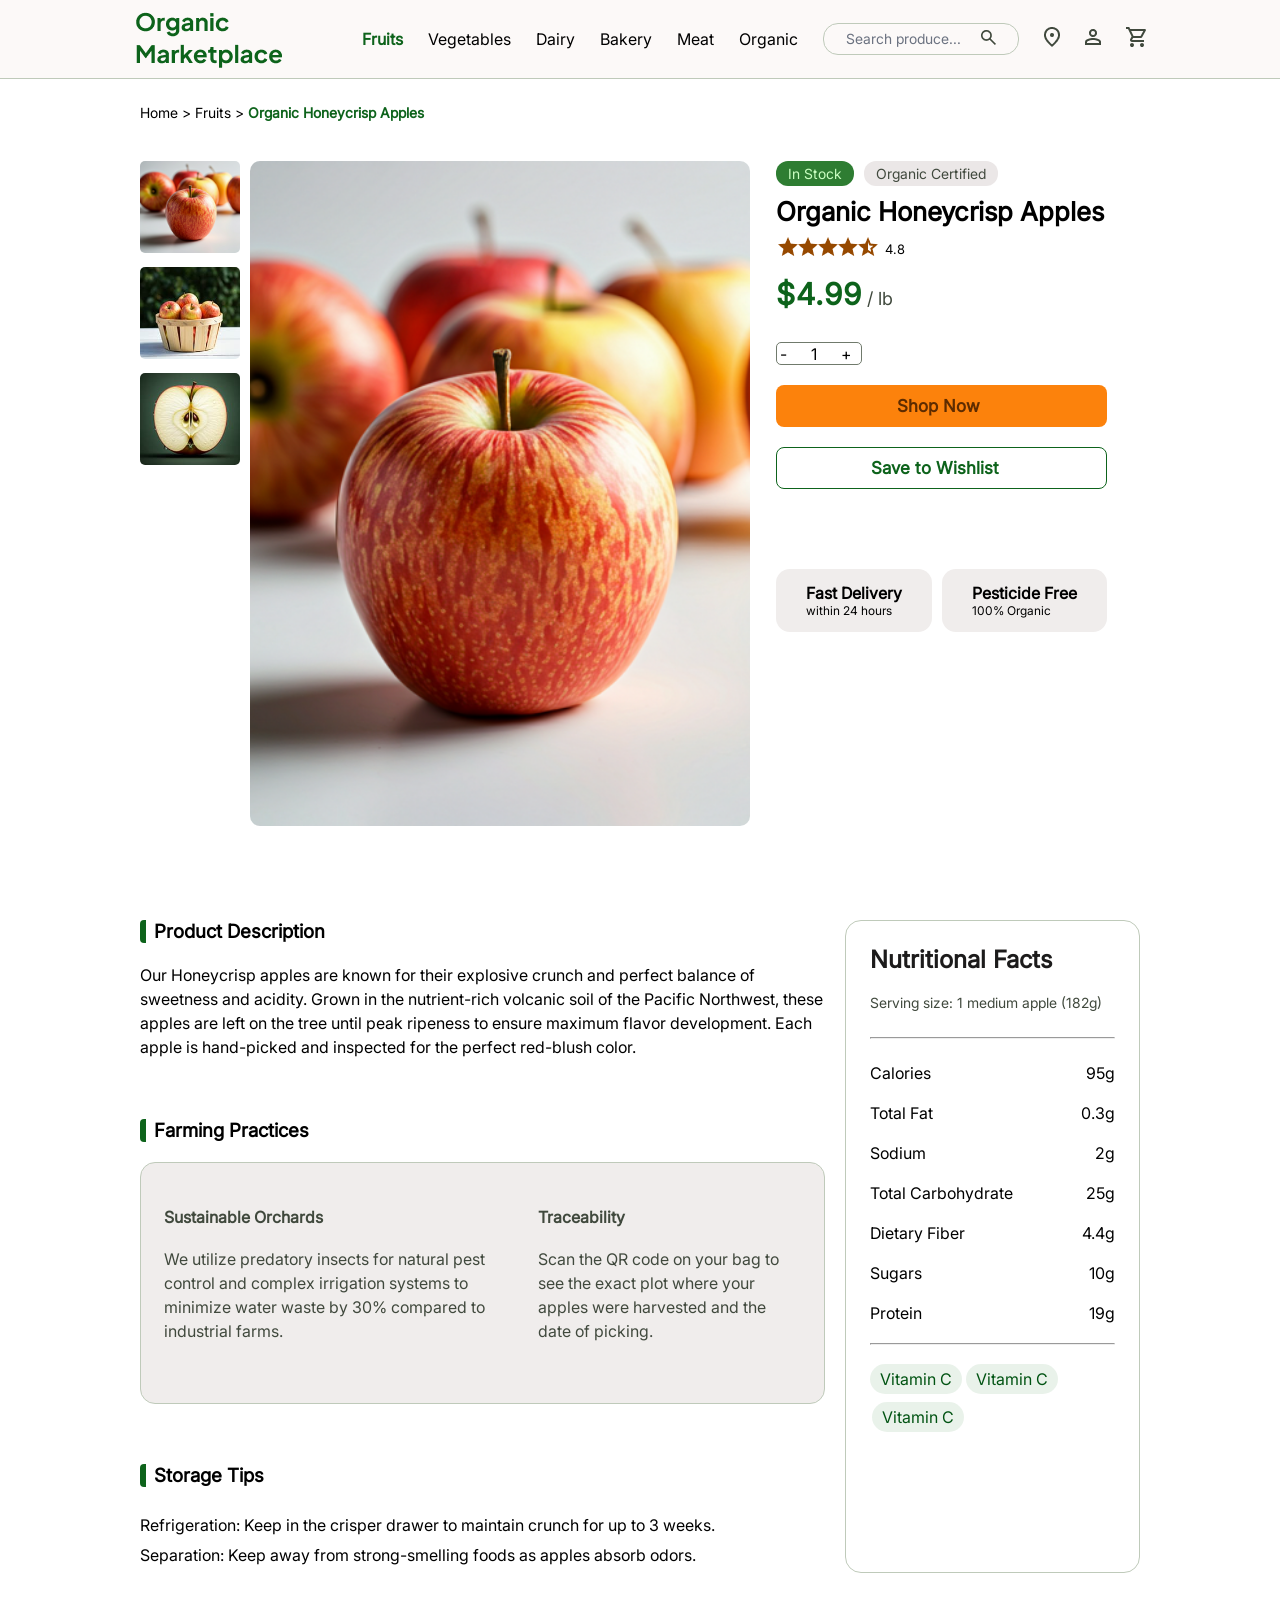
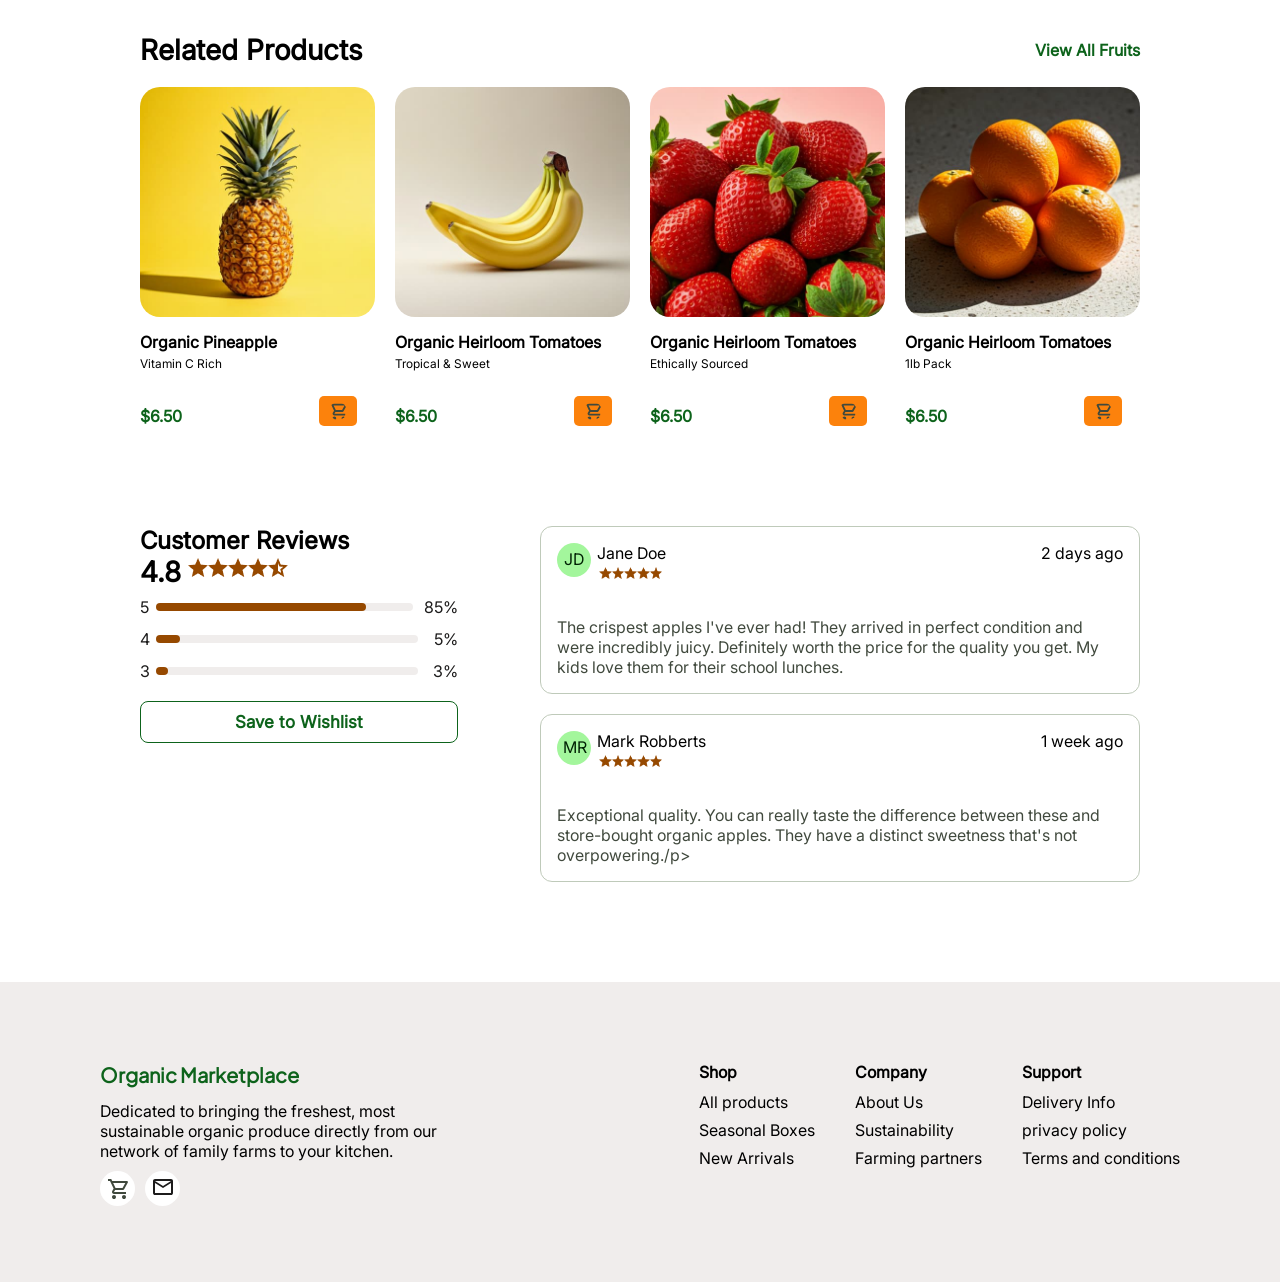
==== apple.html @ 4d38a537 "version 1" ====
<!DOCTYPE html>
<html lang="en">

<head>
    <meta charset="UTF-8">
    <meta name="viewport" content="width=device-width, initial-scale=1.0">
    <title>Organic Marketplace</title>
    <link rel="stylesheet" href="apple.css">
    <style>
        @font-face {
            font-family: 'PlusJakartaSans';
            src: url('Fonts/Plus_Jakarta_Sans/static/PlusJakartaSans-Regular.ttf') format('truetype');
        }

        @font-face {
            font-family: 'Inter';
            src: url('Fonts/Inter/static/Inter_18pt-Regular.ttf') format('truetype');
        }
    </style>

</head>

<body>

        <header>
        <div class="header-container">
            <div class="logo">
                <img src="downloads_dmart/logo.png" alt="logo">
            </div>
            <div class="nav">
                <ul>
                    <li><a class="active">Fruits</a></li>
                    <li><a>Vegetables</a></li>
                    <li><a>Dairy</a></li>
                    <li><a>Bakery</a></li>
                    <li><a>Meat</a></li>
                    <li><a>Organic</a></li>
                </ul>
            </div>
            <div class="search-container " style="gap:25px;">
                <div class="search" style="gap:20px;">
                    <p>Search produce... </p>
                    <div><img src="downloads_dmart/search.png"></span></div>
                </div>
                <div class="loc" style="align-self:center;">
                    <img src="downloads_dmart/loc.png" alt="loc">
                </div>
                <div class="user" style="align-self:center;">
                    <img src="downloads_dmart/user.png" alt="user">
                </div>
                <div class="cart" style="align-self:center;">
                    <img src="downloads_dmart/cart.svg" alt="cart">
                </div>
            </div>
        </div>

    </header>
    <!--section 1-->

    <section class="toggle">
        <p><span>Home > </span><span> Fruits > </span><span style="color: #0D631B;font-weight: bold;"> Organic
                Honeycrisp Apples</span></p>
    </section>

    <!--section 2-->

    <section class="hero-apple">

        <div class="small-cards">
            <div class="card-img">
                <img src="downloads_dmart/applesmall.png">
            </div>
            <div class="card-img">
                <img src="downloads_dmart/applebasket.jpg">
            </div>
            <div class="card-img">
                <img src="downloads_dmart/apple Cut.jpg">
            </div>
        </div>
        <div class="big-card">
            <img src="downloads_dmart/applesmall.png">
        </div>

        <div class="about">
            <div style="display: flex;gap: 10px;">
                <p class="in-stock">In Stock</p>
                <p class="in-stock" style="color: #40493D;background-color: #EBE7E7;">Organic Certified</p>
            </div>
            <h2 style="font-size: 26px;margin-top: 10px;">Organic Honeycrisp Apples</h2>

            <div class="star-icon">
                <img src="downloads_dmart/star (2).png">
                <img src="downloads_dmart/star (2).png">
                <img src="downloads_dmart/star (2).png">
                <img src="downloads_dmart/star (2).png">
                <img src="downloads_dmart/Icon (7).png">
                <p class="review124">4.8</p>
            </div>
            <p style="margin-top: 10px;"><span
                    style="font-size: 30px;font-weight: bold;color:#0D631B ;letter-spacing: 1px;">$4.99</span><span
                    style="color: #40493D;font-size: 18px;">&nbsp;/&nbsp;lb</span></p>
            <p style="border: 1px solid #707A6C;
    border-radius: 5px;
    width: 86px;
    height: 23px;
    margin-top: 30px;
    padding-left: 3px;
    padding-top: 1px;">- &nbsp;&nbsp;&nbsp;&nbsp;&nbsp;1&nbsp;&nbsp;&nbsp;&nbsp;&nbsp; +</p>

            <div class="buy-btns">
                <a href="fruits.html" class="shop-btn">Shop Now</a>
                <a href="fruits.html" class="wish-btn">Save to Wishlist</a>
            </div>

            <div style="display:flex;gap:10px;">
                <div class="delivery">
                    <h4>Fast Delivery</h4>
                    <p style="font-size: 12px;">within 24 hours</p>
                </div>
                <div class="delivery">
                    <h4>Pesticide Free</h4>
                    <p style="font-size: 12px;">100% Organic</p>
                </div>
            </div>
        </div>
    </section>

    <!--About section was over-->

    <!--Description section-->

    <section class="description">
        <div class="description-col1">
            <h3>Product Description</h3>

            <p>Our Honeycrisp apples are known for their explosive crunch and perfect balance of
                sweetness and acidity. Grown in the nutrient-rich volcanic soil of the Pacific Northwest,
                these apples are left on the tree until peak ripeness to ensure maximum flavor
                development. Each apple is hand-picked and inspected for the perfect red-blush color.</p>

            <h3>Farming Practices</h3>

            <div class="farm">
                <div>
                    <h4>Sustainable Orchards</h4><br>
                    <p>We utilize predatory insects for natural
                        pest control and complex irrigation
                        systems to minimize water waste by 30%
                        compared to industrial farms.</p>
                </div>
                <div>
                    <h4>Traceability</h4><br>
                    <p>Scan the QR code on your bag to see the
                        exact plot where your apples were
                        harvested and the date of picking.</p>
                </div>

            </div>

            <h3 style="margin-bottom: 6px;">Storage Tips</h3><br>
            <p style="margin-bottom: 6px;">Refrigeration: Keep in the crisper drawer to maintain crunch for up to 3
                weeks.</p>
            <p style="margin-bottom: 6px;">Separation: Keep away from strong-smelling foods as apples absorb odors.</p>


        </div>
        <div class="description-col2">
            <h3>Nutritional Facts</h3>
            <p style="color: #40493D;font-size: 14px;">Serving size: 1 medium apple (182g)</p><br>
            <hr>
            <div class="nutri">
                <p>Calories</p>
                <span>95g</span>
            </div>
            <div class="nutri">
                <p>Total Fat</p>
                <span>0.3g</span>
            </div>
            <div class="nutri">
                <p>Sodium</p>
                <span>2g</span>
            </div>
            <div class="nutri">
                <p>Total Carbohydrate</p>
                <span>25g</span>
            </div>
            <div class="nutri">
                <p>Dietary Fiber</p>
                <span>4.4g</span>
            </div>
            <div class="nutri">
                <p>Sugars</p>
                <span>10g</span>
            </div>
            <div class="nutri">
                <p>Protein</p>
                <span>19g</span>
            </div>
            <hr>

            <span
                style="background-color: rgba(46, 125, 50, 0.1);color:#005312;border-radius: 30px;padding: 5px 10px;margin-left: 0;">Vitamin
                C</span>
            <span
                style="background-color: rgba(46, 125, 50, 0.1);color:#005312;border-radius: 30px;padding: 5px 10px;margin-left: 0;">Vitamin
                C</span>
            <span
                style="background-color: rgba(46, 125, 50, 0.1);color:#005312;border-radius: 30px;padding: 5px 10px;margin-left: 0; position: absolute; bottom: 140px; left:26px">Vitamin
                C</span>

        </div>
    </section>





    <section class="best-sellers " style="margin-bottom: 100px;">
        <div class="best-top">
            <h2 style="font-size: 28px;">Related Products</h2>
            <div class="best-nav">
                <span style="color: #0D631B;font-weight: bold;">View All Fruits</span>
            </div>
        </div>
        <div class="best-card-container">
            <div class="best-cards">

                <img src="downloads_dmart/pineapple.jpg">
                <h3>Organic Pineapple</h3>
                <p>Vitamin C Rich</p>
                <div style="display:flex;justify-content: space-between;position: relative;">
                    <span>$6.50</span>
                    <span
                        style="background-color: #FC820C;color: #5E2C00;padding: 6px 10px;border-radius: 5px;position: absolute;right:18px;bottom: 0;">
                        <div class="cart-svg" style="align-self:center;">
                            <img src="downloads_dmart/cart.svg" alt="loc">
                        </div>
                    </span>
                </div>
            </div>

            <div class="best-cards">

                <img src="downloads_dmart/banana22.jpg">
                <h3>Organic Heirloom Tomatoes</h3>
                <p>Tropical & Sweet</p>

                <div style="display:flex;justify-content: space-between;position: relative;">
                    <span>$6.50</span>
                    <span
                        style="background-color: #FC820C;color: #5E2C00;padding: 6px 10px;border-radius: 5px;position: absolute;right:18px;bottom: 0;">
                        <div class="cart-svg" style="align-self:center;">
                            <img src="downloads_dmart/cart.svg" alt="loc">
                        </div>
                    </span>
                </div>
            </div>

            <div class="best-cards">

                <img src="downloads_dmart/starwberry22.jpg">
                <h3>Organic Heirloom Tomatoes</h3>
                <p>Ethically Sourced</p>

                <div style="display:flex;justify-content: space-between;position: relative;">
                    <span>$6.50</span>
                    <span
                        style="background-color: #FC820C;color: #5E2C00;padding: 6px 10px;border-radius: 5px;position: absolute;right:18px;bottom: 0;">
                        <div class="cart-svg" style="align-self:center;">
                            <img src="downloads_dmart/cart.svg" alt="loc">
                        </div>
                    </span>
                </div>
            </div>

            <div class="best-cards">

                <img src="downloads_dmart/oranges22.jpg">
                <h3>Organic Heirloom Tomatoes</h3>
                <p>1lb Pack</p>

                <div style="display:flex;justify-content: space-between;position: relative;">
                    <span>$6.50</span>
                    <span
                        style="background-color: #FC820C;color: #5E2C00;padding: 6px 10px;border-radius: 5px;position: absolute;right:18px;bottom: 0;">
                        <div class="cart-svg" style="align-self:center;">
                            <img src="downloads_dmart/cart.svg" alt="loc">
                        </div>
                    </span>
                </div>
            </div>
        </div>

    </section>

    <!--customer review section-->

    <section class="cust-rev ">
        <div class="cust-col1">
            <h2>Customer Reviews</h2>
            <span style="font-size: 28px; font-weight: bold;">4.8</span>

            <div class="star1-icon">
                <img src="downloads_dmart/star (2).png">
                <img src="downloads_dmart/star (2).png">
                <img src="downloads_dmart/star (2).png">
                <img src="downloads_dmart/star (2).png">
                <img src="downloads_dmart/Icon (7).png">
            </div>
            <div class="ratingline-1" style="position: relative;">
                <p>5</p>
                <div>&nbsp;</div>
                <span class="ratingline-2">&nbsp;</span>
                <p>85%</p>
            </div>
            <div class="ratingline-1" style="position: relative;">
                <p>4</p>
                <div>&nbsp;</div>
                <span class="ratingline-2" style="width: 24px;">&nbsp;</span>
                <p>5%</p>
            </div>
            <div class="ratingline-1" style="position: relative;">
                <p>3</p>
                <div>&nbsp;</div>
                <span class="ratingline-2" style="width: 12px;">&nbsp;</span>
                <p>3%</p>
            </div>
            <div class="buy-btns">
                <a href="#" class="review-btn">Save to Wishlist</a>
            </div>

        </div>



        <div class="cust-col2">

            <div class="col2-row">
                <div class="col2-top">
                    <div>
                        <div style="display: flex;justify-content: space-around;width: 100%;">
                            <p class="jd">JD</p>
                            <div style="position: relative;">
                                <p>Jane Doe</p>
                                <div class="starjd-icon">
                                    <img src="downloads_dmart/star (2).png">
                                    <img src="downloads_dmart/star (2).png">
                                    <img src="downloads_dmart/star (2).png">
                                    <img src="downloads_dmart/star (2).png">
                                    <img src="downloads_dmart/star (2).png">
                                </div>

                            </div>
                        </div>

                    </div>
                    <p>2 days ago</p>
                </div>
                <p style="color: #40493D;">The crispest apples I've ever had! They arrived in perfect condition and were
                    incredibly
                    juicy. Definitely worth the price for the quality you get. My kids love them for their school
                    lunches.</p>
            </div>

            <div class="col2-row">

                <div class="col2-top">
                    <div>
                        <div style="display: flex;justify-content: space-around;width: 100%;">
                            <p class="jd">MR</p>
                            <div style="position: relative;">
                                <p>Mark Robberts</p>
                                <div class="starjd-icon">
                                    <img src="downloads_dmart/star (2).png">
                                    <img src="downloads_dmart/star (2).png">
                                    <img src="downloads_dmart/star (2).png">
                                    <img src="downloads_dmart/star (2).png">
                                    <img src="downloads_dmart/star (2).png">
                                </div>

                            </div>
                        </div>

                    </div>
                    <p>1 week ago</p>
                </div>
                <p style="color: #40493D;">Exceptional quality. You can really taste the difference between these and
                    store-bought
                    organic apples. They have a distinct sweetness that's not overpowering./p>
            </div>



        </div>
    </section>













    <footer>

        <div class="footer">

            <div>
                <h3
                    style="margin-bottom: 14px;font-size: 20px;font-weight: 700;color: #0D631B;font-family:PlusJakartaSans ;">
                    Organic Marketplace</h3>
                <p>Dedicated to bringing the freshest, most<br>
                    sustainable organic produce directly from our<br>
                    network of family farms to your kitchen.</p>
                <div class="footer-img">
                    <div class="footer-icon">
                        <img src="downloads_dmart/cart.svg">
                    </div>
                    <div class="footer-icon">
                        <img src="downloads_dmart/mail.svg">
                    </div>
                </div>

            </div>
            <div class="right-flex">
                <div>
                    <h4>Shop</h4>
                    <ul>
                        <li>All products </li>
                        <li>Seasonal Boxes </li>
                        <li>New Arrivals</li>
                    </ul>
                </div>

                <div>
                    <h4>Company</h4>
                    <ul>
                        <li>About Us </li>
                        <li>Sustainability </li>
                        <li>Farming partners</li>
                    </ul>
                </div>

                <div>
                    <h4>Support</h4>
                    <ul>
                        <li>Delivery Info</li>
                        <li>privacy policy</li>
                        <li>Terms and conditions</li>
                    </ul>
                </div>

            </div>

        </div>

    </footer>
















































</body>

</html>
---- apple.css ----
* {
    margin: 0;
    padding: 0;
    box-sizing: border-box;
    font-family: "Inter", sans-serif;

    @font-face {
        font-family: 'PlusJakartaSans';
        src: url('Fonts/Plus_Jakarta_Sans/static/PlusJakartaSans-Regular.ttf') format('truetype');
    }

    @font-face {
        font-family: 'Inter';
        src: url('Fonts/Inter/static/Inter_18pt-Regular.ttf') format('truetype');
    }
}

header {
    width: 100%;
    background-color: #FCF9F8;
    border-bottom: 1px solid #BFCABA;
}

.header-container {
    margin: 0 50px;
    padding: 5px;
    display: flex;
    justify-content: center;
    align-items: center;


}

.nav {
    font-family: "Inter", sans-serif;

}

.nav ul {
    list-style: none;
    display: flex;
    gap: 25px;
    font-weight: 500;
}

.nav li a.active {
    color: #0D631B;
    font-weight: bold;
}

.search-container {
    display: flex;


}

.search {
    display: flex;
    justify-content: space-between;
    border: 1px solid #BFCABA;
    padding: 6px 22px;
    font-size: 14px;
    color: #6B7280;
    border-radius: 15px;
    margin-left: 25px;

}


 .toggle {
     margin-left: 140px;
     margin-right: 140px;

     margin-top: 25px;
     font-size: 14px;
 }

 .hero-apple {
     margin-left: 140px;
     margin-right: 140px;
     margin-top: 40px;
     display: flex;
 }

 .card-img {
     width: 100px;

 }

 .card-img img {
     width: 100%;
     height: 92px;
     object-fit: cover;
     border-radius: 5px;
     margin-bottom: 10px;
 }

 .big-card {
     width: 500px;
     margin-left: 10px;

 }

 .big-card img {
     width: 100%;
     height: 665px;
     object-fit: cover;
     border-radius: 10px;
     margin-bottom: 10px;
 }

 .about {
     margin-left: 26px;
 }

 .in-stock {
    background-color: #2E7D32;
    color: #CBFFC2;
    border-radius: 12px;
    padding: 4px 12px;
    font-size: 14px;
 }

 .star-icon {
     width: 20px;
     margin-left: 2px;
     display: flex;
     position: relative;
 }

 .star-icon img {
     width: 100%;
     height: 19px;
     object-fit: cover;
     margin-top: 10px;
     margin-bottom: 10px;
 }

 .review124 {
     position: absolute;
     left: 107px;
     top: 14px;
     font-size: 13px;
 }


 .shop-btn {
     background-color: #FC820C;
     display: block;
     text-decoration: none;
     color: #5E2C00;
     font-size: 17px;
     font-weight: bold;
     padding: 11px 121px;
     border-radius: 8px;
     width: 100%;
     margin-top: 20px;


 }

 .wish-btn {
     background-color: #FFF;
     display: block;
     text-decoration: none;

     font-size: 17px;
     font-weight: bold;
     padding: 10px 94px;
     border-radius: 8px;
     width: 100%;
     margin-top: 20px;
     border: 1px solid #0D631B;
     color: #0D631B;

 }

 .delivery {
     background-color: #F0EDEC;
     margin-top: 80px;
     padding: 14px 30px;
     border-radius: 14px;
 }

 .description {
     margin-left: 140px;
     margin-right: 140px;
     margin-top: 80px;
     display: flex;
     gap: 20px
 }

 .description-col1 {
     width: 70%;
 }

 .description-col1 h3 {
     border-left: 6px solid #0D631B;
     padding-left: 8px;
     border-radius: 4px;
     margin-bottom: 20px;
 }

 .description-col1 p {
     line-height: 1.5;
     margin-bottom: 60px;
 }

 .farm {
     background-color: #F0EDEC;
     color: #40493D;
     border: 1px solid #BFCABA;
     gap: 26px;
     border-radius: 15px;
     display: flex;
     padding: 44px 23px 0px;
     margin-bottom: 60px;

 }

 .description-col2 {
     width: 30%;
     border: 1px solid #BFCABA;
     padding: 24px;
     position: relative;
     border-radius: 16px;

 }

 .description-col2 h3 {
     color: #1C1B1B;
     font-size: 24px;
     margin-bottom: 20px;

 }

 .description-col2 hr {
     margin-bottom: 24px;
     margin-top: 6px;
 }


 .nutri {
     display: flex;
     justify-content: space-between;
     margin-bottom: 20px;
 }











 .best-sellers {
     margin-top: 60px;
     width: 100%
 }

 .best-top {
     display: flex;
     justify-content: space-between;
     align-items: center;
     margin-bottom: 20px;
     margin-left: 140px;
     margin-right: 140px;
 }

 .best-top h3 {
     font-size: 16px;
 }

 .best-cards h3 {
     font-size: 16px;
     margin-bottom: 4px;
 }

 .best-cards p {
     font-size: 12px;
     margin-bottom: 15px;

 }

 .best-nav {
     display: flex;
     gap: 20px;
     font-size: 16px;
     align-items: center;
 }

 .best-cards {
     width: 260px;
     background-color: #ffffff;
     position: relative;

 }

 .best-cards img {
     width: 100%;
     height: 230px;
     object-fit: cover;
     border-radius: 20px;
     display: block;
     margin-bottom: 15px;

 }

 .best-card-container {
     display: flex;
     gap: 20px;
     justify-content: space-around;
     margin-left: 140px;
     margin-right: 140px;

 }

 .best-cards span {
     color: #0D631B;
     font-weight: bold;
     margin-top: 20px;
 }

 .cust-rev {
     margin-left: 140px;
     margin-right: 140px;
     position: relative;
 }

 .star1-icon {
     width: 20px;
     margin-left: 2px;
     display: flex;
     position: absolute;
     left: 46px;
     top: 22px;
 }

 .star1-icon img {
     width: 100%;
     height: 19px;
     object-fit: cover;
     margin-top: 10px;
     margin-bottom: 10px;
 }


 .cart-svg {
     height: 18px;
     width: 18px;
 }

 .cart-svg img {
     width: 100%;
     object-fit: cover;
     height: 100%;
 }

 .cust-rev {
     display: flex;
     justify-content: space-between;
     margin-bottom: 30px;
 }





 .ratingline-1 {
     display: flex;
     justify-content: space-between;
     margin-top: 8px;
     margin-bottom: 12px;
 }

 .ratingline-1 p {
     color: #1C1B1B
 }

 .ratingline-1 div {
     background-color: #F0EDEC;
     align-self: center;
     width: 252px;
     height: 8px;
     border-radius: 25px;

 }

 .ratingline-2 {
     background-color: #964900;
     align-self: center;
     width: 210px;
     height: 8px;
     border-radius: 25px;
     position: absolute;
     top: 6px;
     left: 16px;
 }


 .review-btn {
     background-color: #FFF;
     display: block;
     text-decoration: none;

     font-size: 17px;
     font-weight: bold;
     padding: 10px 94px;
     border-radius: 8px;
     width: 100%;
     margin-top: 20px;
     border: 1px solid #0D631B;
     color: #0D631B;
 }

 .cust-col2 {
     width: 60%;

 }

 .col2-row {
     margin-bottom: 20px;
     padding: 16px;
     border: 1px solid #BFCABA;

     border-radius: 12px;

 }

 .col2-top {
     display: flex;
     justify-content: space-between;
     width: 100%;
     margin-bottom: 40px;
 }

 .jd {
     background-color: #A3F69C;
     color: #002204;
     border-radius: 50%;
     height: 34px;
     width: 34px;
     text-align: center;
     padding: 6px;
     margin-right: 6px;

 }

 .starjd-icon {
     width: 10px;
     margin-left: 2px;
     display: flex;
     position: absolute;
     left: 0px;
     top: 24px;
     height: 12px;
 }

 .cust-rev {
     margin-bottom: 80px;
 }















 footer {
     background-color: #F0EDEC;
     height: 300px;


 }

 .footer {
     margin-left: 100px;
     margin-right: 100px;
     padding-top: 80px;
     display: flex;
     justify-content: space-between;
 }

 .right-flex h4 {
     margin-bottom: 10px;
 }

 .right-flex {
     display: flex;
     justify-content: space-between;
     gap: 40px;
 }

 .right-flex ul {
     list-style: none;
 }

 .right-flex ul li {
     margin-bottom: 8px;
 }

 .footer-img {
     display: flex;
 }

 .footer-icon {
     background-color: #fff;
     border-radius: 50%;
     width: 35px;
     height: 35px;
     object-fit: cover;
     margin-right: 10px;
     margin-top: 10px;
     padding: 8px;
 }
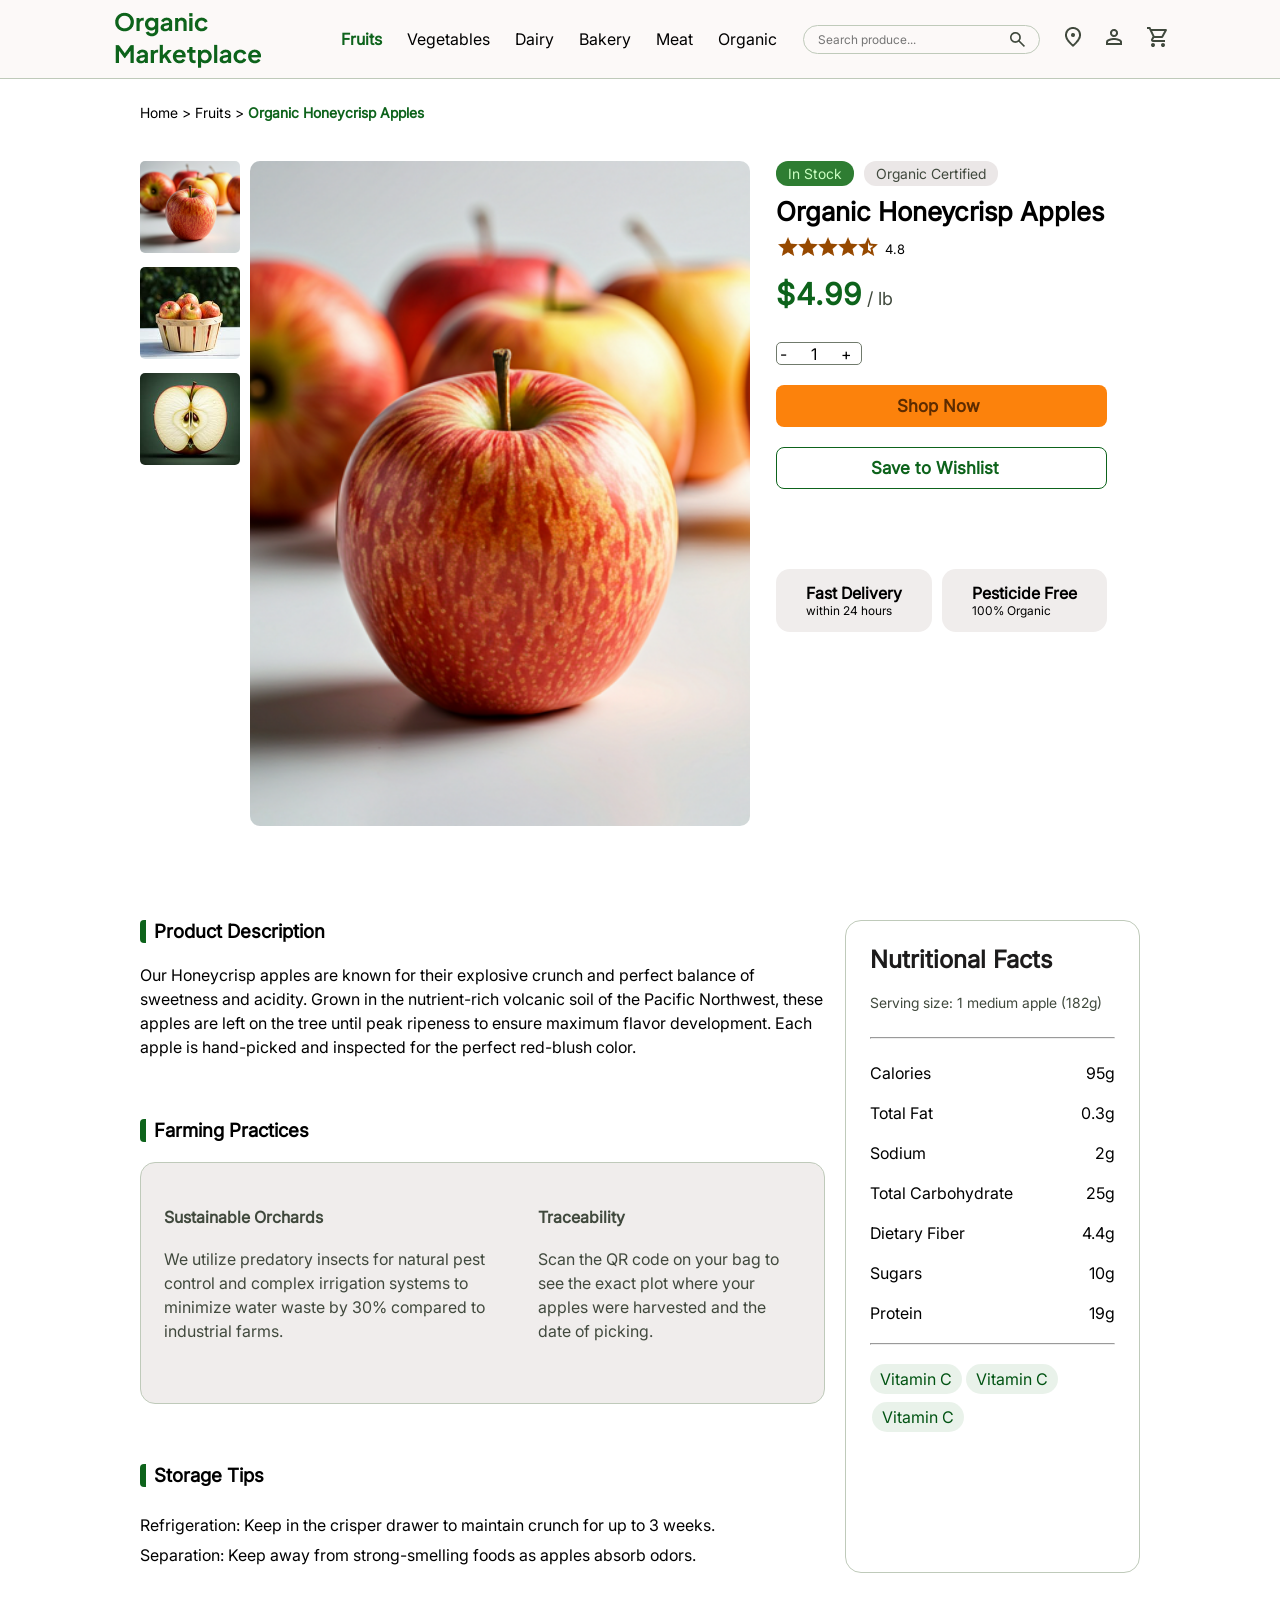
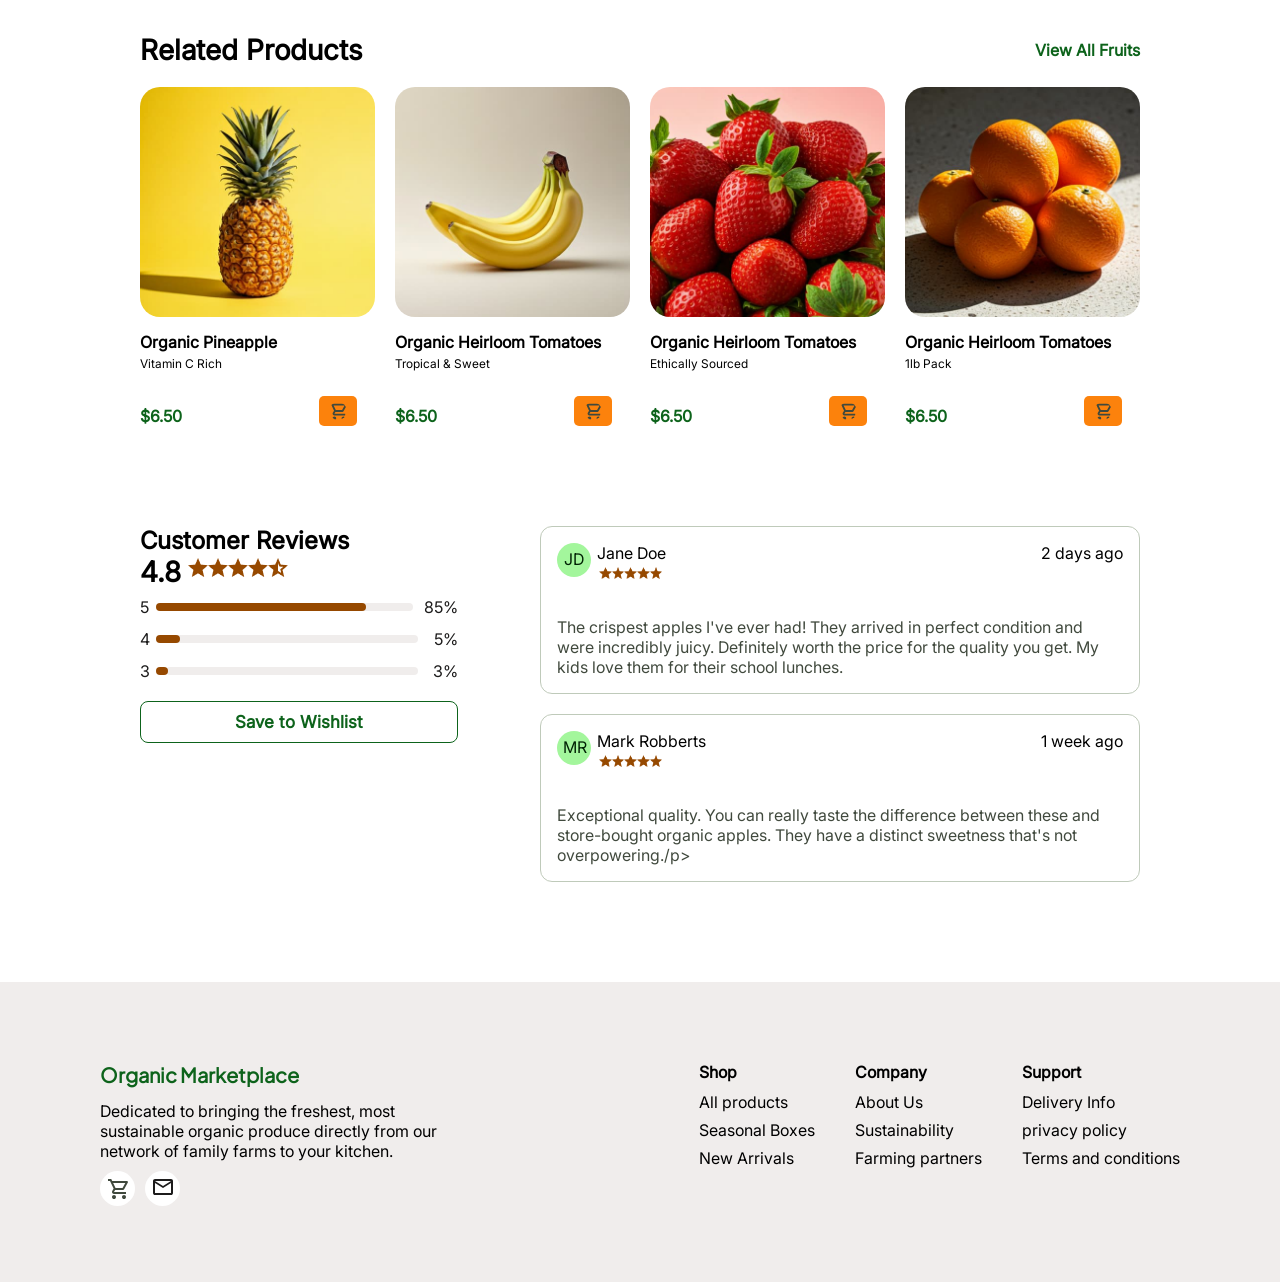
==== commit 11b85cbb: "Updated css" ====
--- a/apple.html
+++ b/apple.html
@@ -38,9 +38,9 @@
                 </ul>
             </div>
             <div class="search-container " style="gap:25px;">
-                <div class="search" style="gap:20px;">
-                    <p>Search produce... </p>
-                    <div><img src="downloads_dmart/search.png"></span></div>
+                <div class="search" >
+                    <input type="search" placeholder="Search produce...">
+                    <img src="downloads_dmart/search.png">
                 </div>
                 <div class="loc" style="align-self:center;">
                     <img src="downloads_dmart/loc.png" alt="loc">
--- a/apple.css
+++ b/apple.css
@@ -55,15 +55,21 @@
 }
 
 .search {
-    display: flex;
-    justify-content: space-between;
+     display: flex;
+    justify-content: space-around;
     border: 1px solid #BFCABA;
-    padding: 6px 22px;
-    font-size: 14px;
+    padding: 6px 14px;
     color: #6B7280;
-    border-radius: 15px;
-    margin-left: 25px;
-
+    border-radius: 16px;
+    margin-left: 26px;
+
+}
+.search input {
+    border: none;
+    outline: none;
+    width: 100%;
+    font-size: 12px;
+    background-color: #FCF9F8;
 }
 
 
